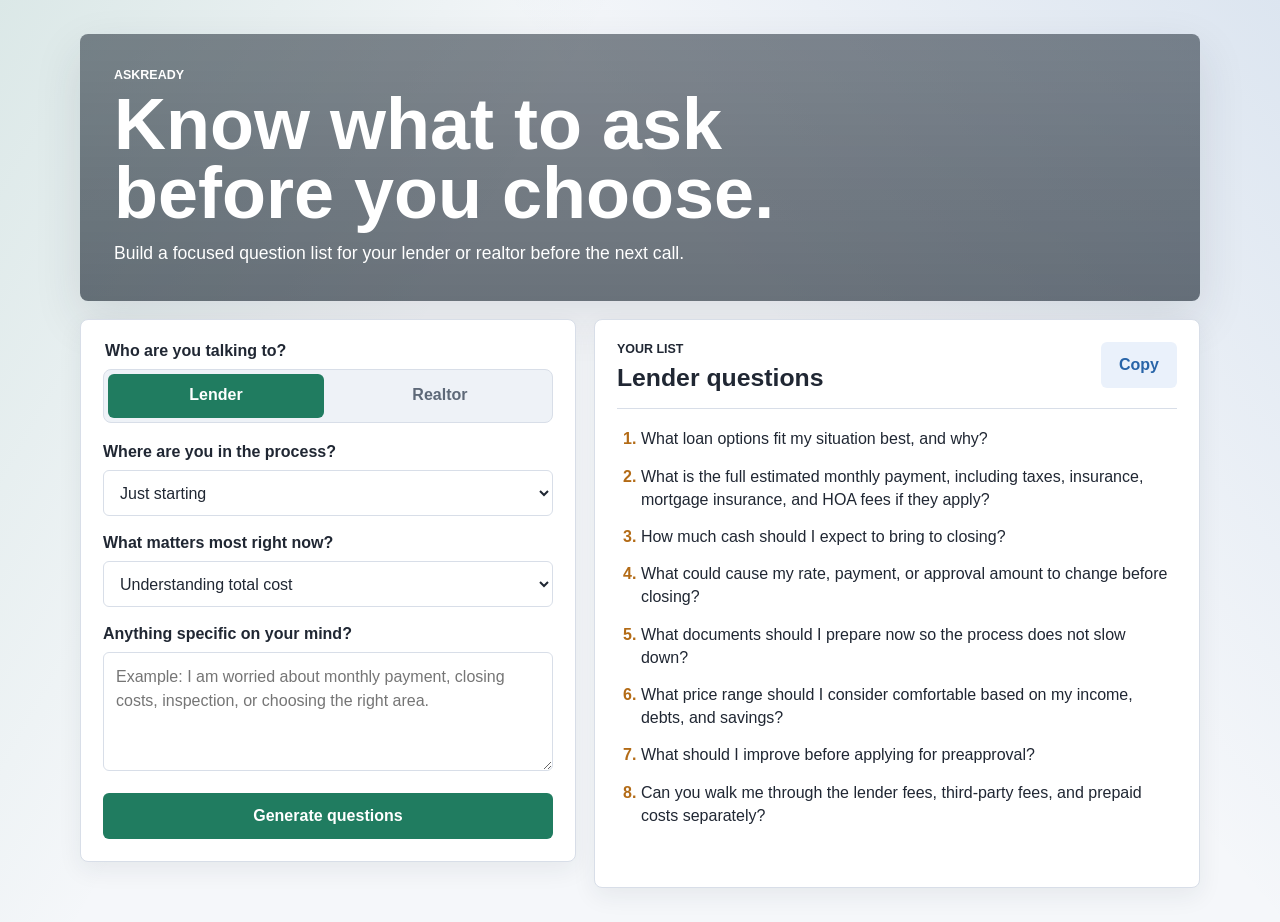
==== index.html @ 5bcae79d "Add files via upload" ====
<!doctype html>
<html lang="en">
  <head>
    <meta charset="utf-8">
    <meta name="viewport" content="width=device-width, initial-scale=1">
    <title>ASKREADY</title>
    <link rel="stylesheet" href="styles.css">
  </head>
  <body>
    <main class="app-shell">
      <section class="top-panel" aria-labelledby="app-title">
        <div>
          <p class="eyebrow">ASKREADY</p>
          <h1 id="app-title">Know what to ask before you choose.</h1>
          <p class="intro">
            Build a focused question list for your lender or realtor before the next call.
          </p>
        </div>
      </section>

      <section class="builder" aria-label="Question builder">
        <form id="question-form" class="form-panel">
          <fieldset>
            <legend>Who are you talking to?</legend>
            <div class="segmented-control">
              <label>
                <input type="radio" name="expert" value="lender" checked>
                <span>Lender</span>
              </label>
              <label>
                <input type="radio" name="expert" value="realtor">
                <span>Realtor</span>
              </label>
            </div>
          </fieldset>

          <label class="field" for="stage">
            <span>Where are you in the process?</span>
            <select id="stage" name="stage">
              <option value="just-starting">Just starting</option>
              <option value="preapproved">Preapproved or almost there</option>
              <option value="shopping">Actively looking at homes</option>
              <option value="offer">Ready to make an offer</option>
            </select>
          </label>

          <label class="field" for="priority">
            <span>What matters most right now?</span>
            <select id="priority" name="priority">
              <option value="cost">Understanding total cost</option>
              <option value="timeline">Knowing the timeline</option>
              <option value="risk">Avoiding surprises</option>
              <option value="confidence">Feeling confident before deciding</option>
            </select>
          </label>

          <label class="field" for="concern">
            <span>Anything specific on your mind?</span>
            <textarea id="concern" name="concern" rows="4" placeholder="Example: I am worried about monthly payment, closing costs, inspection, or choosing the right area."></textarea>
          </label>

          <button class="primary-button" type="submit">Generate questions</button>
        </form>

        <aside class="results-panel" aria-live="polite">
          <div class="results-header">
            <div>
              <p class="eyebrow">Your list</p>
              <h2 id="result-title">Lender questions</h2>
            </div>
            <button id="copy-button" class="secondary-button" type="button">Copy</button>
          </div>
          <ol id="question-list" class="question-list"></ol>
          <p id="copy-note" class="copy-note" role="status"></p>
        </aside>
      </section>
    </main>

    <script src="script.js"></script>
  </body>
</html>
---- styles.css ----
:root {
  color-scheme: light;
  --ink: #202733;
  --muted: #5e6978;
  --line: #d8dee8;
  --panel: #ffffff;
  --soft: #f5f7fa;
  --green: #207c60;
  --green-dark: #155840;
  --blue: #2864a8;
  --amber: #b36b16;
  --shadow: 0 18px 48px rgba(34, 45, 60, 0.12);
}

* {
  box-sizing: border-box;
}

body {
  margin: 0;
  min-height: 100vh;
  font-family: Arial, Helvetica, sans-serif;
  color: var(--ink);
  background:
    linear-gradient(120deg, rgba(32, 124, 96, 0.12), transparent 34%),
    linear-gradient(230deg, rgba(40, 100, 168, 0.12), transparent 38%),
    var(--soft);
}

button,
select,
textarea {
  font: inherit;
}

.app-shell {
  width: min(1120px, calc(100% - 32px));
  margin: 0 auto;
  padding: 34px 0;
}

.top-panel {
  min-height: 230px;
  display: flex;
  align-items: end;
  padding: 34px;
  border-radius: 8px;
  color: #ffffff;
  background:
    linear-gradient(rgba(20, 32, 44, 0.52), rgba(20, 32, 44, 0.62)),
    url("https://images.unsplash.com/photo-1560518883-ce09059eeffa?auto=format&fit=crop&w=1800&q=80") center/cover;
  box-shadow: var(--shadow);
}

.eyebrow {
  margin: 0 0 8px;
  font-size: 0.78rem;
  font-weight: 700;
  letter-spacing: 0;
  text-transform: uppercase;
}

h1,
h2,
legend,
p {
  margin-top: 0;
}

h1 {
  max-width: 720px;
  margin-bottom: 12px;
  font-size: clamp(2.2rem, 8vw, 4.5rem);
  line-height: 0.96;
  letter-spacing: 0;
}

.intro {
  max-width: 580px;
  margin-bottom: 0;
  font-size: 1.1rem;
  line-height: 1.55;
}

.builder {
  display: grid;
  grid-template-columns: minmax(0, 0.9fr) minmax(0, 1.1fr);
  gap: 18px;
  margin-top: 18px;
  align-items: start;
}

.form-panel,
.results-panel {
  border: 1px solid var(--line);
  border-radius: 8px;
  background: var(--panel);
  box-shadow: 0 8px 24px rgba(34, 45, 60, 0.07);
}

.form-panel {
  padding: 22px;
}

fieldset {
  margin: 0 0 20px;
  padding: 0;
  border: 0;
}

legend,
.field > span {
  display: block;
  margin-bottom: 9px;
  font-weight: 700;
}

.segmented-control {
  display: grid;
  grid-template-columns: 1fr 1fr;
  gap: 8px;
  padding: 4px;
  border: 1px solid var(--line);
  border-radius: 8px;
  background: #eef2f7;
}

.segmented-control label {
  min-width: 0;
}

.segmented-control input {
  position: absolute;
  opacity: 0;
}

.segmented-control span {
  display: block;
  width: 100%;
  min-height: 44px;
  padding: 12px 10px;
  border-radius: 6px;
  text-align: center;
  font-weight: 700;
  color: var(--muted);
  cursor: pointer;
}

.segmented-control input:checked + span {
  color: #ffffff;
  background: var(--green);
}

.field {
  display: block;
  margin-bottom: 18px;
}

select,
textarea {
  width: 100%;
  border: 1px solid var(--line);
  border-radius: 6px;
  color: var(--ink);
  background: #ffffff;
}

select {
  min-height: 46px;
  padding: 0 12px;
}

textarea {
  min-height: 118px;
  padding: 12px;
  resize: vertical;
  line-height: 1.45;
}

.primary-button,
.secondary-button {
  min-height: 46px;
  border: 0;
  border-radius: 6px;
  font-weight: 700;
  cursor: pointer;
}

.primary-button {
  width: 100%;
  color: #ffffff;
  background: var(--green);
}

.primary-button:hover,
.primary-button:focus-visible {
  background: var(--green-dark);
}

.secondary-button {
  padding: 0 18px;
  color: var(--blue);
  background: #eaf1fb;
}

.secondary-button:hover,
.secondary-button:focus-visible {
  background: #dce9f8;
}

.results-panel {
  padding: 22px;
}

.results-header {
  display: flex;
  gap: 12px;
  align-items: start;
  justify-content: space-between;
  border-bottom: 1px solid var(--line);
  padding-bottom: 16px;
}

.results-header h2 {
  margin-bottom: 0;
  font-size: 1.55rem;
}

.question-list {
  margin: 18px 0 0;
  padding-left: 24px;
}

.question-list li {
  margin-bottom: 14px;
  line-height: 1.45;
}

.question-list li::marker {
  color: var(--amber);
  font-weight: 700;
}

.copy-note {
  min-height: 22px;
  margin: 16px 0 0;
  color: var(--green-dark);
  font-weight: 700;
}

@media (max-width: 780px) {
  .app-shell {
    width: min(100% - 20px, 1120px);
    padding: 10px 0 24px;
  }

  .top-panel {
    min-height: 270px;
    padding: 24px;
  }

  .builder {
    grid-template-columns: 1fr;
  }

  .results-header {
    align-items: center;
  }
}
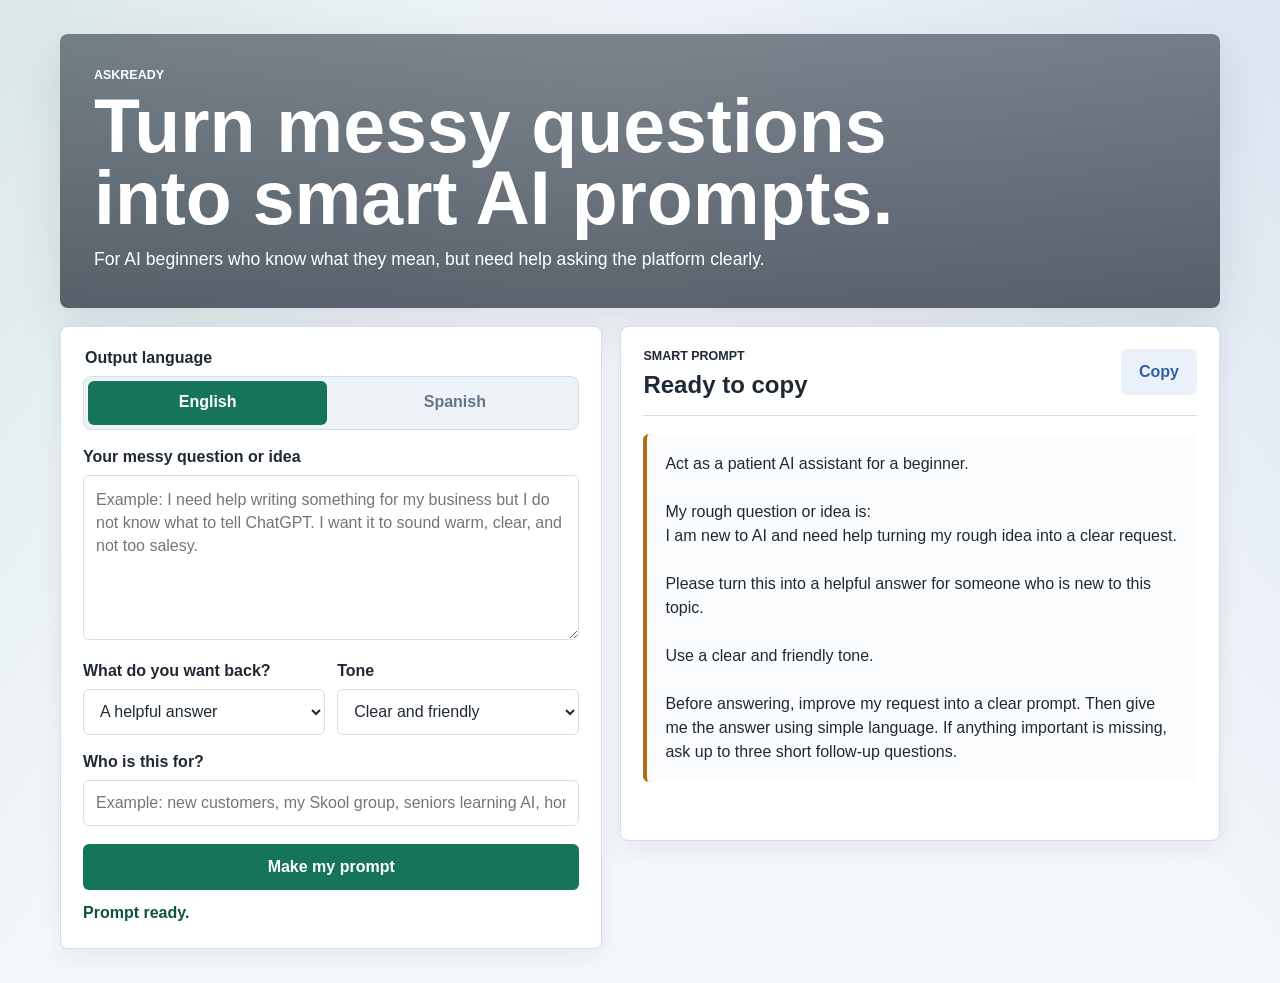
==== commit fc66056d: "Add files via upload" ====
--- a/index.html
+++ b/index.html
@@ -4,78 +4,451 @@
     <meta charset="utf-8">
     <meta name="viewport" content="width=device-width, initial-scale=1">
     <title>ASKREADY</title>
-    <link rel="stylesheet" href="styles.css">
+    <style>
+      :root {
+        color-scheme: light;
+        --ink: #1f2933;
+        --muted: #64748b;
+        --line: #d8dee8;
+        --panel: #ffffff;
+        --soft: #f4f7fb;
+        --green: #16745b;
+        --green-dark: #0f533f;
+        --blue: #2f62a3;
+        --amber: #b66b16;
+        --shadow: 0 18px 48px rgba(31, 41, 51, 0.12);
+      }
+
+      * {
+        box-sizing: border-box;
+      }
+
+      body {
+        margin: 0;
+        min-height: 100vh;
+        font-family: Arial, Helvetica, sans-serif;
+        color: var(--ink);
+        background:
+          linear-gradient(125deg, rgba(22, 116, 91, 0.12), transparent 36%),
+          linear-gradient(230deg, rgba(47, 98, 163, 0.13), transparent 40%),
+          var(--soft);
+      }
+
+      button,
+      select,
+      textarea,
+      input {
+        font: inherit;
+      }
+
+      .app-shell {
+        width: min(1160px, calc(100% - 32px));
+        margin: 0 auto;
+        padding: 34px 0;
+      }
+
+      .hero {
+        min-height: 255px;
+        display: flex;
+        align-items: end;
+        padding: 34px;
+        border-radius: 8px;
+        color: #ffffff;
+        background:
+          linear-gradient(rgba(18, 29, 42, 0.52), rgba(18, 29, 42, 0.68)),
+          url("https://images.unsplash.com/photo-1516321318423-f06f85e504b3?auto=format&fit=crop&w=1800&q=80") center/cover;
+        box-shadow: var(--shadow);
+      }
+
+      .eyebrow {
+        margin: 0 0 8px;
+        font-size: 0.78rem;
+        font-weight: 700;
+        letter-spacing: 0;
+        text-transform: uppercase;
+      }
+
+      h1,
+      h2,
+      p,
+      legend {
+        margin-top: 0;
+      }
+
+      h1 {
+        max-width: 800px;
+        margin-bottom: 12px;
+        font-size: clamp(2.3rem, 8vw, 4.7rem);
+        line-height: 0.96;
+        letter-spacing: 0;
+      }
+
+      .intro {
+        max-width: 680px;
+        margin-bottom: 0;
+        font-size: 1.1rem;
+        line-height: 1.55;
+      }
+
+      .workspace {
+        display: grid;
+        grid-template-columns: minmax(0, 0.95fr) minmax(0, 1.05fr);
+        gap: 18px;
+        margin-top: 18px;
+        align-items: start;
+      }
+
+      .panel {
+        padding: 22px;
+        border: 1px solid var(--line);
+        border-radius: 8px;
+        background: var(--panel);
+        box-shadow: 0 8px 24px rgba(31, 41, 51, 0.07);
+      }
+
+      fieldset {
+        margin: 0 0 18px;
+        padding: 0;
+        border: 0;
+      }
+
+      legend,
+      .field > span {
+        display: block;
+        margin-bottom: 9px;
+        font-weight: 700;
+      }
+
+      .segmented {
+        display: grid;
+        grid-template-columns: 1fr 1fr;
+        gap: 8px;
+        padding: 4px;
+        border: 1px solid var(--line);
+        border-radius: 8px;
+        background: #edf2f7;
+      }
+
+      .segmented input {
+        position: absolute;
+        opacity: 0;
+      }
+
+      .segmented span {
+        display: block;
+        min-height: 44px;
+        padding: 12px 10px;
+        border-radius: 6px;
+        color: var(--muted);
+        text-align: center;
+        font-weight: 700;
+        cursor: pointer;
+      }
+
+      .segmented input:checked + span {
+        color: #ffffff;
+        background: var(--green);
+      }
+
+      .field {
+        display: block;
+        margin-bottom: 18px;
+      }
+
+      textarea,
+      select,
+      input[type="text"] {
+        width: 100%;
+        border: 1px solid var(--line);
+        border-radius: 6px;
+        color: var(--ink);
+        background: #ffffff;
+      }
+
+      textarea {
+        min-height: 165px;
+        padding: 12px;
+        line-height: 1.45;
+        resize: vertical;
+      }
+
+      select,
+      input[type="text"] {
+        min-height: 46px;
+        padding: 0 12px;
+      }
+
+      .inline-fields {
+        display: grid;
+        grid-template-columns: 1fr 1fr;
+        gap: 12px;
+      }
+
+      .primary-button,
+      .secondary-button {
+        min-height: 46px;
+        border: 0;
+        border-radius: 6px;
+        font-weight: 700;
+        cursor: pointer;
+      }
+
+      .primary-button {
+        width: 100%;
+        color: #ffffff;
+        background: var(--green);
+      }
+
+      .primary-button:hover,
+      .primary-button:focus-visible {
+        background: var(--green-dark);
+      }
+
+      .secondary-button {
+        padding: 0 18px;
+        color: var(--blue);
+        background: #eaf1fb;
+      }
+
+      .results-header {
+        display: flex;
+        gap: 12px;
+        align-items: start;
+        justify-content: space-between;
+        border-bottom: 1px solid var(--line);
+        padding-bottom: 16px;
+      }
+
+      .results-header h2 {
+        margin-bottom: 0;
+        font-size: 1.5rem;
+      }
+
+      .output-box {
+        margin: 18px 0 0;
+        padding: 18px;
+        min-height: 280px;
+        border-left: 4px solid var(--amber);
+        border-radius: 6px;
+        background: #fbfcfe;
+        white-space: pre-wrap;
+        line-height: 1.5;
+      }
+
+      .status {
+        min-height: 22px;
+        margin: 14px 0 0;
+        color: var(--green-dark);
+        font-weight: 700;
+      }
+
+      @media (max-width: 820px) {
+        .app-shell {
+          width: min(100% - 20px, 1160px);
+          padding: 10px 0 24px;
+        }
+
+        .hero {
+          min-height: 280px;
+          padding: 24px;
+        }
+
+        .workspace,
+        .inline-fields {
+          grid-template-columns: 1fr;
+        }
+      }
+    </style>
   </head>
   <body>
     <main class="app-shell">
-      <section class="top-panel" aria-labelledby="app-title">
+      <section class="hero" aria-labelledby="app-title">
         <div>
           <p class="eyebrow">ASKREADY</p>
-          <h1 id="app-title">Know what to ask before you choose.</h1>
-          <p class="intro">
-            Build a focused question list for your lender or realtor before the next call.
-          </p>
+          <h1 id="app-title">Turn messy questions into smart AI prompts.</h1>
+          <p class="intro">For AI beginners who know what they mean, but need help asking the platform clearly.</p>
         </div>
       </section>
 
-      <section class="builder" aria-label="Question builder">
-        <form id="question-form" class="form-panel">
+      <section class="workspace" aria-label="Prompt builder">
+        <form id="prompt-form" class="panel">
           <fieldset>
-            <legend>Who are you talking to?</legend>
-            <div class="segmented-control">
+            <legend>Output language</legend>
+            <div class="segmented">
               <label>
-                <input type="radio" name="expert" value="lender" checked>
-                <span>Lender</span>
+                <input type="radio" name="language" value="english" checked>
+                <span>English</span>
               </label>
               <label>
-                <input type="radio" name="expert" value="realtor">
-                <span>Realtor</span>
+                <input type="radio" name="language" value="spanish">
+                <span>Spanish</span>
               </label>
             </div>
           </fieldset>
 
-          <label class="field" for="stage">
-            <span>Where are you in the process?</span>
-            <select id="stage" name="stage">
-              <option value="just-starting">Just starting</option>
-              <option value="preapproved">Preapproved or almost there</option>
-              <option value="shopping">Actively looking at homes</option>
-              <option value="offer">Ready to make an offer</option>
-            </select>
+          <label class="field" for="messy-question">
+            <span>Your messy question or idea</span>
+            <textarea id="messy-question" placeholder="Example: I need help writing something for my business but I do not know what to tell ChatGPT. I want it to sound warm, clear, and not too salesy."></textarea>
           </label>
 
-          <label class="field" for="priority">
-            <span>What matters most right now?</span>
-            <select id="priority" name="priority">
-              <option value="cost">Understanding total cost</option>
-              <option value="timeline">Knowing the timeline</option>
-              <option value="risk">Avoiding surprises</option>
-              <option value="confidence">Feeling confident before deciding</option>
-            </select>
+          <div class="inline-fields">
+            <label class="field" for="goal">
+              <span>What do you want back?</span>
+              <select id="goal">
+                <option value="answer">A helpful answer</option>
+                <option value="plan">A step-by-step plan</option>
+                <option value="message">A message, email, or post</option>
+                <option value="ideas">Ideas or options</option>
+                <option value="edit">A cleaner version of my writing</option>
+              </select>
+            </label>
+
+            <label class="field" for="tone">
+              <span>Tone</span>
+              <select id="tone">
+                <option value="clear and friendly">Clear and friendly</option>
+                <option value="professional and concise">Professional and concise</option>
+                <option value="warm and encouraging">Warm and encouraging</option>
+                <option value="simple and beginner-friendly">Simple and beginner-friendly</option>
+                <option value="confident but not pushy">Confident but not pushy</option>
+              </select>
+            </label>
+          </div>
+
+          <label class="field" for="audience">
+            <span>Who is this for?</span>
+            <input id="audience" type="text" placeholder="Example: new customers, my Skool group, seniors learning AI, homebuyers">
           </label>
 
-          <label class="field" for="concern">
-            <span>Anything specific on your mind?</span>
-            <textarea id="concern" name="concern" rows="4" placeholder="Example: I am worried about monthly payment, closing costs, inspection, or choosing the right area."></textarea>
-          </label>
-
-          <button class="primary-button" type="submit">Generate questions</button>
+          <button class="primary-button" type="submit">Make my prompt</button>
+          <p id="form-status" class="status" role="status"></p>
         </form>
 
-        <aside class="results-panel" aria-live="polite">
+        <aside class="panel" aria-live="polite">
           <div class="results-header">
             <div>
-              <p class="eyebrow">Your list</p>
-              <h2 id="result-title">Lender questions</h2>
+              <p class="eyebrow">Smart prompt</p>
+              <h2 id="result-title">Ready to copy</h2>
             </div>
             <button id="copy-button" class="secondary-button" type="button">Copy</button>
           </div>
-          <ol id="question-list" class="question-list"></ol>
-          <p id="copy-note" class="copy-note" role="status"></p>
+          <div id="prompt-output" class="output-box"></div>
+          <p id="copy-note" class="status" role="status"></p>
         </aside>
       </section>
     </main>
 
-    <script src="script.js"></script>
+    <script>
+      document.addEventListener("DOMContentLoaded", function () {
+        var form = document.getElementById("prompt-form");
+        var messyQuestion = document.getElementById("messy-question");
+        var goal = document.getElementById("goal");
+        var tone = document.getElementById("tone");
+        var audience = document.getElementById("audience");
+        var output = document.getElementById("prompt-output");
+        var copyButton = document.getElementById("copy-button");
+        var formStatus = document.getElementById("form-status");
+        var copyNote = document.getElementById("copy-note");
+        var resultTitle = document.getElementById("result-title");
+
+        function selectedLanguage() {
+          var selected = document.querySelector("input[name='language']:checked");
+          return selected ? selected.value : "english";
+        }
+
+        function goalLabel(value, language) {
+          var labels = {
+            english: {
+              answer: "a helpful answer",
+              plan: "a step-by-step plan",
+              message: "a message, email, or post",
+              ideas: "ideas or options",
+              edit: "a cleaner version of my writing"
+            },
+            spanish: {
+              answer: "una respuesta util",
+              plan: "un plan paso a paso",
+              message: "un mensaje, correo electronico o publicacion",
+              ideas: "ideas u opciones",
+              edit: "una version mas clara de mi escritura"
+            }
+          };
+          return labels[language][value] || labels[language].answer;
+        }
+
+        function toneLabel(value, language) {
+          if (language === "english") {
+            return value;
+          }
+
+          var labels = {
+            "clear and friendly": "claro y amable",
+            "professional and concise": "profesional y conciso",
+            "warm and encouraging": "calido y alentador",
+            "simple and beginner-friendly": "simple y facil para principiantes",
+            "confident but not pushy": "seguro pero no insistente"
+          };
+
+          return labels[value] || "claro y amable";
+        }
+
+        function buildEnglishPrompt() {
+          var raw = messyQuestion.value.trim();
+          var audienceText = audience.value.trim() || "someone who is new to this topic";
+          var ask = raw || "I am new to AI and need help turning my rough idea into a clear request.";
+
+          return "Act as a patient AI assistant for a beginner.\n\n" +
+            "My rough question or idea is:\n" +
+            ask + "\n\n" +
+            "Please turn this into " + goalLabel(goal.value, "english") + " for " + audienceText + ".\n\n" +
+            "Use a " + tone.value + " tone.\n\n" +
+            "Before answering, improve my request into a clear prompt. Then give me the answer using simple language. If anything important is missing, ask up to three short follow-up questions.";
+        }
+
+        function buildSpanishPrompt() {
+          var raw = messyQuestion.value.trim();
+          var audienceText = audience.value.trim() || "alguien que es principiante en este tema";
+          var ask = raw || "Soy principiante en inteligencia artificial y necesito ayuda para convertir mi idea en una solicitud clara.";
+
+          return "Actua como un asistente de inteligencia artificial paciente para principiantes.\n\n" +
+            "Mi pregunta o idea inicial es:\n" +
+            ask + "\n\n" +
+            "Convierte esto en " + goalLabel(goal.value, "spanish") + " para " + audienceText + ".\n\n" +
+            "Usa un tono " + toneLabel(tone.value, "spanish") + ".\n\n" +
+            "Antes de responder, mejora mi solicitud y conviertela en un prompt claro. Luego dame la respuesta en lenguaje sencillo. Si falta algo importante, haz hasta tres preguntas breves de seguimiento.";
+        }
+
+        function renderPrompt(message) {
+          var language = selectedLanguage();
+          output.textContent = language === "spanish" ? buildSpanishPrompt() : buildEnglishPrompt();
+          resultTitle.textContent = language === "spanish" ? "Listo para copiar" : "Ready to copy";
+          formStatus.textContent = message || "Prompt ready.";
+          copyNote.textContent = "";
+        }
+
+        form.addEventListener("submit", function (event) {
+          event.preventDefault();
+          renderPrompt(selectedLanguage() === "spanish" ? "Prompt creado." : "Prompt created.");
+        });
+
+        form.addEventListener("input", function () {
+          renderPrompt(selectedLanguage() === "spanish" ? "Actualizado." : "Updated.");
+        });
+
+        form.addEventListener("change", function () {
+          renderPrompt(selectedLanguage() === "spanish" ? "Actualizado." : "Updated.");
+        });
+
+        copyButton.addEventListener("click", function () {
+          navigator.clipboard.writeText(output.textContent).then(function () {
+            copyNote.textContent = selectedLanguage() === "spanish" ? "Copiado." : "Copied.";
+          }).catch(function () {
+            copyNote.textContent = selectedLanguage() === "spanish" ? "Selecciona el texto y copialo manualmente." : "Select the text and copy it manually.";
+          });
+        });
+
+        renderPrompt("Prompt ready.");
+      });
+    </script>
   </body>
 </html>
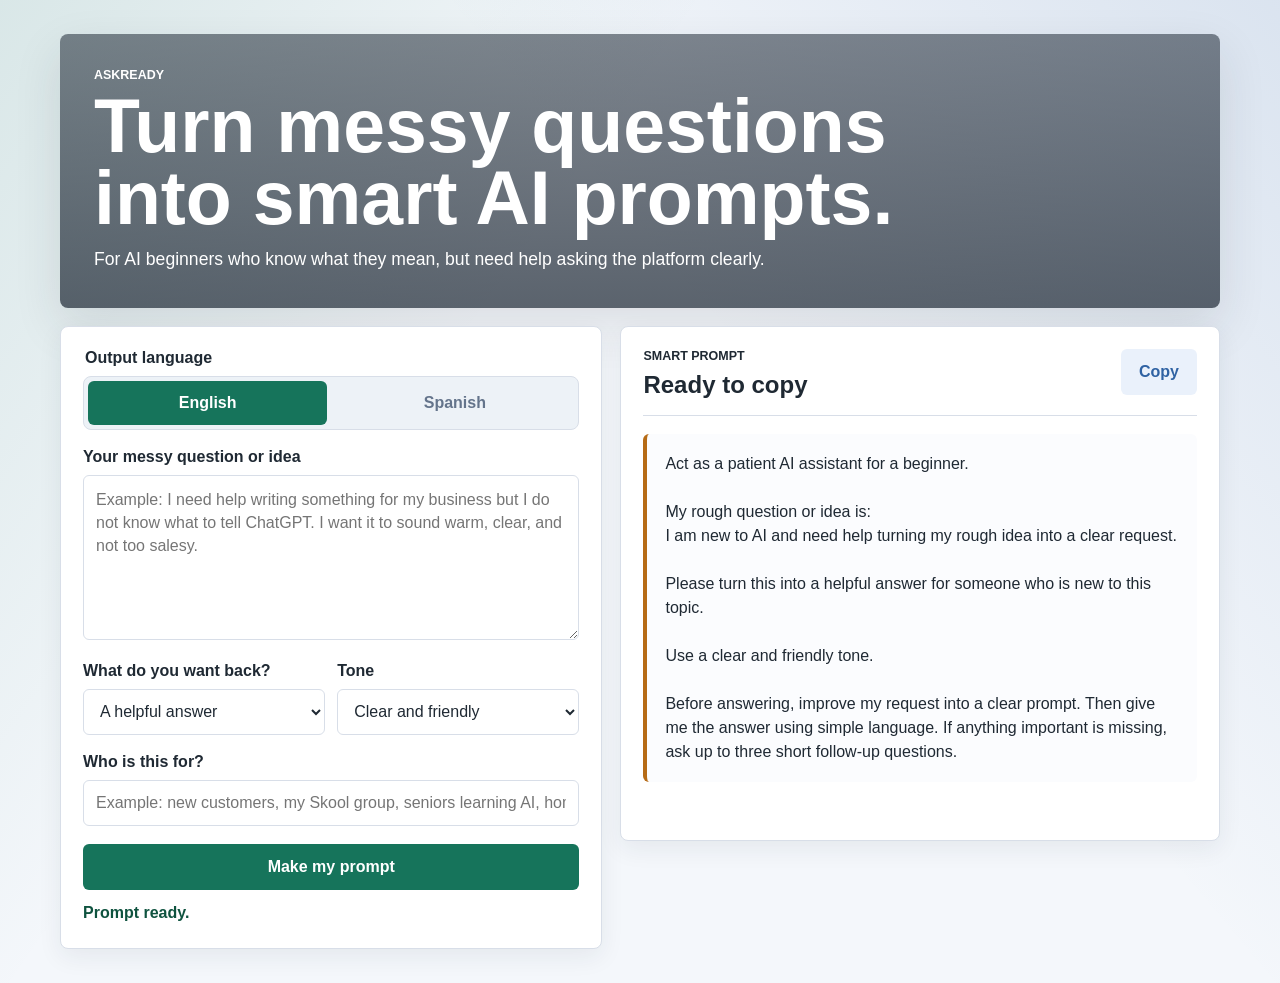
==== commit dd120e47: "Add files via upload" ====
--- a/index.html
+++ b/index.html
@@ -129,23 +129,19 @@
         background: #edf2f7;
       }
 
-      .segmented input {
-        position: absolute;
-        opacity: 0;
-      }
-
-      .segmented span {
-        display: block;
+      .language-button {
         min-height: 44px;
         padding: 12px 10px;
+        border: 0;
         border-radius: 6px;
+        background: transparent;
         color: var(--muted);
         text-align: center;
         font-weight: 700;
         cursor: pointer;
       }
 
-      .segmented input:checked + span {
+      .language-button.active {
         color: #ffffff;
         background: var(--green);
       }
@@ -275,25 +271,19 @@
           <fieldset>
             <legend>Output language</legend>
             <div class="segmented">
-              <label>
-                <input type="radio" name="language" value="english" checked>
-                <span>English</span>
-              </label>
-              <label>
-                <input type="radio" name="language" value="spanish">
-                <span>Spanish</span>
-              </label>
+              <button id="english-button" class="language-button active" type="button" data-language="english">English</button>
+              <button id="spanish-button" class="language-button" type="button" data-language="spanish">Spanish</button>
             </div>
           </fieldset>
 
           <label class="field" for="messy-question">
-            <span>Your messy question or idea</span>
+            <span id="messy-label">Your messy question or idea</span>
             <textarea id="messy-question" placeholder="Example: I need help writing something for my business but I do not know what to tell ChatGPT. I want it to sound warm, clear, and not too salesy."></textarea>
           </label>
 
           <div class="inline-fields">
             <label class="field" for="goal">
-              <span>What do you want back?</span>
+              <span id="goal-label">What do you want back?</span>
               <select id="goal">
                 <option value="answer">A helpful answer</option>
                 <option value="plan">A step-by-step plan</option>
@@ -304,7 +294,7 @@
             </label>
 
             <label class="field" for="tone">
-              <span>Tone</span>
+              <span id="tone-label">Tone</span>
               <select id="tone">
                 <option value="clear and friendly">Clear and friendly</option>
                 <option value="professional and concise">Professional and concise</option>
@@ -316,11 +306,11 @@
           </div>
 
           <label class="field" for="audience">
-            <span>Who is this for?</span>
+            <span id="audience-label">Who is this for?</span>
             <input id="audience" type="text" placeholder="Example: new customers, my Skool group, seniors learning AI, homebuyers">
           </label>
 
-          <button class="primary-button" type="submit">Make my prompt</button>
+          <button id="submit-button" class="primary-button" type="submit">Make my prompt</button>
           <p id="form-status" class="status" role="status"></p>
         </form>
 
@@ -350,10 +340,51 @@
         var formStatus = document.getElementById("form-status");
         var copyNote = document.getElementById("copy-note");
         var resultTitle = document.getElementById("result-title");
+        var messyLabel = document.getElementById("messy-label");
+        var goalLabelText = document.getElementById("goal-label");
+        var toneLabelText = document.getElementById("tone-label");
+        var audienceLabel = document.getElementById("audience-label");
+        var submitButton = document.getElementById("submit-button");
+        var language = "english";
+        var languageButtons = document.querySelectorAll(".language-button");
+
+        var interfaceText = {
+          english: {
+            messyLabel: "Your messy question or idea",
+            messyPlaceholder: "Example: I need help writing something for my business but I do not know what to tell ChatGPT. I want it to sound warm, clear, and not too salesy.",
+            goalLabel: "What do you want back?",
+            toneLabel: "Tone",
+            audienceLabel: "Who is this for?",
+            audiencePlaceholder: "Example: new customers, my Skool group, seniors learning AI, homebuyers",
+            submit: "Make my prompt",
+            copy: "Copy"
+          },
+          spanish: {
+            messyLabel: "Tu pregunta o idea desordenada",
+            messyPlaceholder: "Ejemplo: Necesito ayuda para escribir algo para mi negocio, pero no se que decirle a ChatGPT. Quiero que suene calido, claro y no demasiado vendedor.",
+            goalLabel: "Que quieres recibir?",
+            toneLabel: "Tono",
+            audienceLabel: "Para quien es esto?",
+            audiencePlaceholder: "Ejemplo: clientes nuevos, mi grupo de Skool, adultos aprendiendo IA, compradores de casa",
+            submit: "Crear mi prompt",
+            copy: "Copiar"
+          }
+        };
 
         function selectedLanguage() {
-          var selected = document.querySelector("input[name='language']:checked");
-          return selected ? selected.value : "english";
+          return language;
+        }
+
+        function updateInterfaceText() {
+          var text = interfaceText[language];
+          messyLabel.textContent = text.messyLabel;
+          messyQuestion.placeholder = text.messyPlaceholder;
+          goalLabelText.textContent = text.goalLabel;
+          toneLabelText.textContent = text.toneLabel;
+          audienceLabel.textContent = text.audienceLabel;
+          audience.placeholder = text.audiencePlaceholder;
+          submitButton.textContent = text.submit;
+          copyButton.textContent = text.copy;
         }
 
         function goalLabel(value, language) {
@@ -439,6 +470,17 @@
           renderPrompt(selectedLanguage() === "spanish" ? "Actualizado." : "Updated.");
         });
 
+        languageButtons.forEach(function (button) {
+          button.addEventListener("click", function () {
+            language = button.dataset.language;
+            languageButtons.forEach(function (item) {
+              item.classList.toggle("active", item === button);
+            });
+            updateInterfaceText();
+            renderPrompt(language === "spanish" ? "Español conectado." : "English connected.");
+          });
+        });
+
         copyButton.addEventListener("click", function () {
           navigator.clipboard.writeText(output.textContent).then(function () {
             copyNote.textContent = selectedLanguage() === "spanish" ? "Copiado." : "Copied.";
@@ -447,6 +489,7 @@
           });
         });
 
+        updateInterfaceText();
         renderPrompt("Prompt ready.");
       });
     </script>
